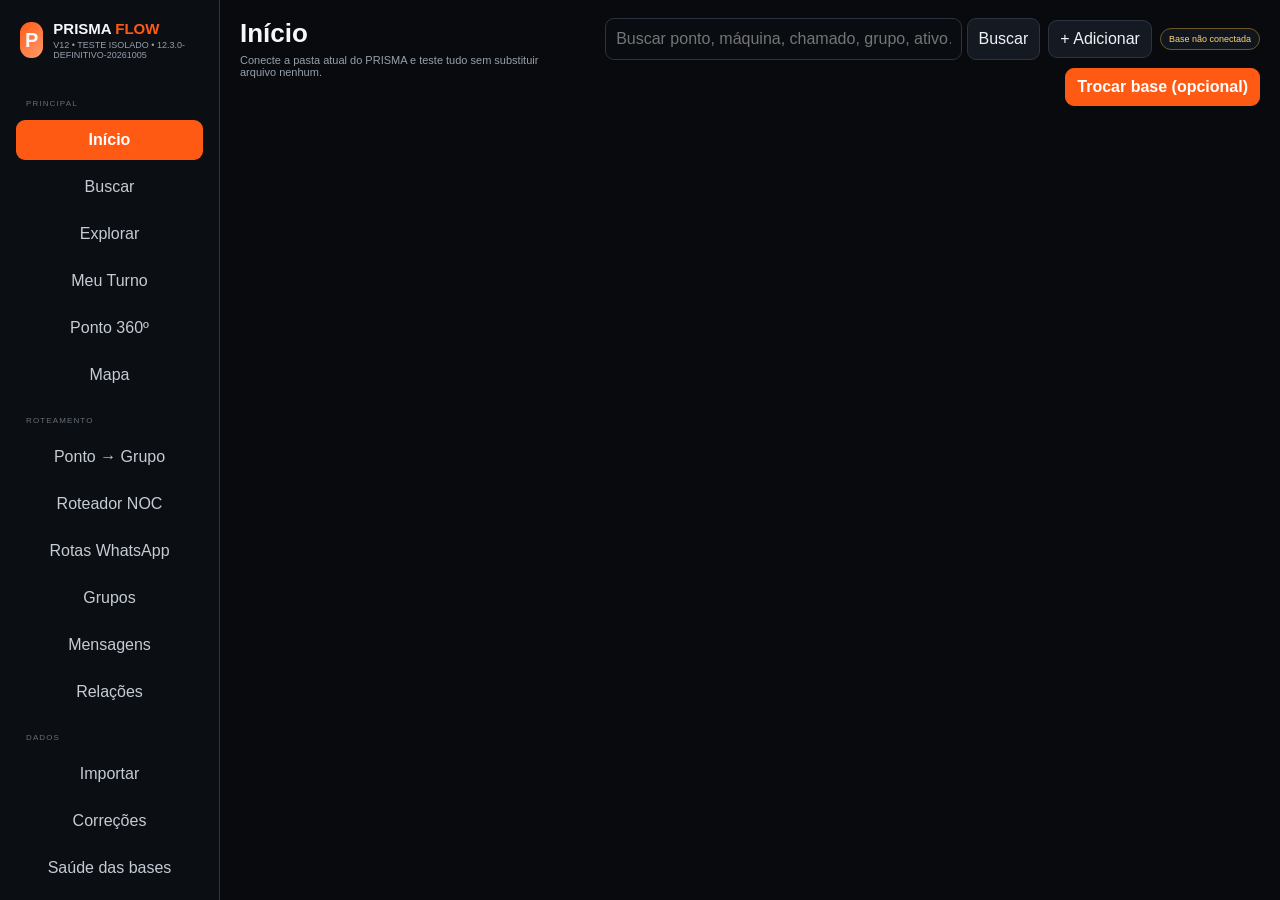
==== index.html @ bf56bbba "release: PRISMA FLOW V12 final direct-open package" ====
<!doctype html>
<html lang="pt-BR">
<head>
  <meta charset="utf-8">
  <meta name="viewport" content="width=device-width,initial-scale=1">
  <title>PRISMA FLOW V12 • TESTE ISOLADO</title>
  <link rel="stylesheet" href="./vendor/leaflet.css">
  <link rel="stylesheet" href="./styles.css?v=12.3.0-DEFINITIVO-20261005">
</head>
<body>
  <div id="bootError" class="boot-error hidden"></div>
  <div class="shell">
    <aside class="sidebar">
      <div class="brand">
        <div class="brand-mark">P</div>
        <div><strong>PRISMA <b>FLOW</b></strong><small>V12 • TESTE ISOLADO • 12.3.0-DEFINITIVO-20261005</small></div>
      </div>

      <div class="nav-section">PRINCIPAL</div>
      <button class="nav active" data-page="home">Início</button>
      <button class="nav" data-page="search">Buscar</button>
      <button class="nav" data-page="explore">Explorar</button>
      <button class="nav" data-page="today">Meu Turno</button>
      <button class="nav" data-page="flow360">Ponto 360º</button>
      <button class="nav" data-page="map">Mapa</button>

      <div class="nav-section">ROTEAMENTO</div>
      <button class="nav" data-page="pointgroup">Ponto → Grupo</button>
      <button class="nav" data-page="router">Roteador NOC</button>
      <button class="nav" data-page="routes">Rotas WhatsApp</button>
      <button class="nav" data-page="groups">Grupos</button>
      <button class="nav" data-page="messages">Mensagens</button>
      <button class="nav" data-page="relations">Relações</button>

      <div class="nav-section">DADOS</div>
      <button class="nav" data-page="imports">Importar</button>
      <button class="nav" data-page="corrections">Correções</button>
      <button class="nav" data-page="health">Saúde das bases</button>
      <button class="nav" data-page="operations">Operações</button>
      <button class="nav" data-page="local">Dados locais</button>
      <button class="nav" data-page="backup">Backup</button>
      <button class="nav" data-page="sources">Fontes</button>

      <div class="side-spacer"></div>
      <div class="safe-box"><b>Modo seguro</b><span>A V12 não altera sua pasta V11.</span></div>
    </aside>

    <main class="main">
      <header class="topbar">
        <div><h1 id="pageTitle">Início</h1><p id="pageSub">Conecte a pasta atual do PRISMA e teste tudo sem substituir arquivo nenhum.</p></div>
        <div class="top-actions">
          <div class="top-search"><input id="topQuickSearch" placeholder="Buscar ponto, máquina, chamado, grupo, ativo…"><button id="topQuickSearchBtn">Buscar</button></div>
          <button id="quickAddBtn">+ Adicionar</button>
          <span id="baseStatus" class="status-pill warn">Base não conectada</span>
          <button id="connectBtn" class="primary">Trocar base (opcional)</button>
          <input id="folderInput" type="file" webkitdirectory multiple hidden>
        </div>
      </header>

      <section id="page-home" class="page active"></section>
      <section id="page-search" class="page"></section>
      <section id="page-explore" class="page"></section>
      <section id="page-today" class="page"></section>
      <section id="page-flow360" class="page"></section>
      <section id="page-map" class="page"></section>
      <section id="page-pointgroup" class="page"></section>
      <section id="page-router" class="page"></section>
      <section id="page-routes" class="page"></section>
      <section id="page-groups" class="page"></section>
      <section id="page-messages" class="page"></section>
      <section id="page-relations" class="page"></section>
      <section id="page-imports" class="page"></section>
      <section id="page-corrections" class="page"></section>
      <section id="page-health" class="page"></section>
      <section id="page-operations" class="page"></section>
      <section id="page-local" class="page"></section>
      <section id="page-backup" class="page"></section>
      <section id="page-sources" class="page"></section>
    </main>
  </div>

  <div id="drawerBack" class="drawer-back hidden">
    <aside id="drawer" class="drawer"><button id="drawerClose" class="icon-btn">✕</button><div id="drawerBody"></div></aside>
  </div>
  <div id="modalBack" class="modal-back hidden"><div id="modal" class="modal"></div></div>
  <div id="toast" class="toast"></div>

  <script src="./vendor/xlsx.full.min.js"></script>
  <script src="./vendor/leaflet.js"></script>

  <script src="./db.js?v=12.3.0-DEFINITIVO-20261005"></script>
  <script src="./legacy.js?v=12.3.0-DEFINITIVO-20261005"></script>
  <script src="./core.js?v=12.3.0-DEFINITIVO-20261005"></script>
  <script src="./auto_loader.js?v=12.3.0-DEFINITIVO-20261005"></script>
  <script src="./importer.js?v=12.3.0-DEFINITIVO-20261005"></script>
  <script src="./map.js?v=12.3.0-DEFINITIVO-20261005"></script>
  <script src="./routes.js?v=12.3.0-DEFINITIVO-20261005"></script>
  <script src="./groups.js?v=12.3.0-DEFINITIVO-20261005"></script>
  <script src="./router_noc.js?v=12.3.0-DEFINITIVO-20261005"></script>
  <script src="./messages.js?v=12.3.0-DEFINITIVO-20261005"></script>
  <script src="./flow.js?v=12.3.0-DEFINITIVO-20261005"></script>
  <script src="./explore.js?v=12.3.0-DEFINITIVO-20261005"></script>
  <script src="./access.js?v=12.3.0-DEFINITIVO-20261005"></script>
  <script src="./app.js?v=12.3.0-DEFINITIVO-20261005"></script>
</body>
</html>
---- vendor/leaflet.css ----
/* required styles */

.leaflet-pane,
.leaflet-tile,
.leaflet-marker-icon,
.leaflet-marker-shadow,
.leaflet-tile-container,
.leaflet-pane > svg,
.leaflet-pane > canvas,
.leaflet-zoom-box,
.leaflet-image-layer,
.leaflet-layer {
	position: absolute;
	left: 0;
	top: 0;
	}
.leaflet-container {
	overflow: hidden;
	}
.leaflet-tile,
.leaflet-marker-icon,
.leaflet-marker-shadow {
	-webkit-user-select: none;
	   -moz-user-select: none;
	        user-select: none;
	  -webkit-user-drag: none;
	}
/* Prevents IE11 from highlighting tiles in blue */
.leaflet-tile::selection {
	background: transparent;
}
/* Safari renders non-retina tile on retina better with this, but Chrome is worse */
.leaflet-safari .leaflet-tile {
	image-rendering: -webkit-optimize-contrast;
	}
/* hack that prevents hw layers "stretching" when loading new tiles */
.leaflet-safari .leaflet-tile-container {
	width: 1600px;
	height: 1600px;
	-webkit-transform-origin: 0 0;
	}
.leaflet-marker-icon,
.leaflet-marker-shadow {
	display: block;
	}
/* .leaflet-container svg: reset svg max-width decleration shipped in Joomla! (joomla.org) 3.x */
/* .leaflet-container img: map is broken in FF if you have max-width: 100% on tiles */
.leaflet-container .leaflet-overlay-pane svg {
	max-width: none !important;
	max-height: none !important;
	}
.leaflet-container .leaflet-marker-pane img,
.leaflet-container .leaflet-shadow-pane img,
.leaflet-container .leaflet-tile-pane img,
.leaflet-container img.leaflet-image-layer,
.leaflet-container .leaflet-tile {
	max-width: none !important;
	max-height: none !important;
	width: auto;
	padding: 0;
	}

.leaflet-container img.leaflet-tile {
	/* See: https://bugs.chromium.org/p/chromium/issues/detail?id=600120 */
	mix-blend-mode: plus-lighter;
}

.leaflet-container.leaflet-touch-zoom {
	-ms-touch-action: pan-x pan-y;
	touch-action: pan-x pan-y;
	}
.leaflet-container.leaflet-touch-drag {
	-ms-touch-action: pinch-zoom;
	/* Fallback for FF which doesn't support pinch-zoom */
	touch-action: none;
	touch-action: pinch-zoom;
}
.leaflet-container.leaflet-touch-drag.leaflet-touch-zoom {
	-ms-touch-action: none;
	touch-action: none;
}
.leaflet-container {
	-webkit-tap-highlight-color: transparent;
}
.leaflet-container a {
	-webkit-tap-highlight-color: rgba(51, 181, 229, 0.4);
}
.leaflet-tile {
	filter: inherit;
	visibility: hidden;
	}
.leaflet-tile-loaded {
	visibility: inherit;
	}
.leaflet-zoom-box {
	width: 0;
	height: 0;
	-moz-box-sizing: border-box;
	     box-sizing: border-box;
	z-index: 800;
	}
/* workaround for https://bugzilla.mozilla.org/show_bug.cgi?id=888319 */
.leaflet-overlay-pane svg {
	-moz-user-select: none;
	}

.leaflet-pane         { z-index: 400; }

.leaflet-tile-pane    { z-index: 200; }
.leaflet-overlay-pane { z-index: 400; }
.leaflet-shadow-pane  { z-index: 500; }
.leaflet-marker-pane  { z-index: 600; }
.leaflet-tooltip-pane   { z-index: 650; }
.leaflet-popup-pane   { z-index: 700; }

.leaflet-map-pane canvas { z-index: 100; }
.leaflet-map-pane svg    { z-index: 200; }

.leaflet-vml-shape {
	width: 1px;
	height: 1px;
	}
.lvml {
	behavior: url(#default#VML);
	display: inline-block;
	position: absolute;
	}


/* control positioning */

.leaflet-control {
	position: relative;
	z-index: 800;
	pointer-events: visiblePainted; /* IE 9-10 doesn't have auto */
	pointer-events: auto;
	}
.leaflet-top,
.leaflet-bottom {
	position: absolute;
	z-index: 1000;
	pointer-events: none;
	}
.leaflet-top {
	top: 0;
	}
.leaflet-right {
	right: 0;
	}
.leaflet-bottom {
	bottom: 0;
	}
.leaflet-left {
	left: 0;
	}
.leaflet-control {
	float: left;
	clear: both;
	}
.leaflet-right .leaflet-control {
	float: right;
	}
.leaflet-top .leaflet-control {
	margin-top: 10px;
	}
.leaflet-bottom .leaflet-control {
	margin-bottom: 10px;
	}
.leaflet-left .leaflet-control {
	margin-left: 10px;
	}
.leaflet-right .leaflet-control {
	margin-right: 10px;
	}


/* zoom and fade animations */

.leaflet-fade-anim .leaflet-popup {
	opacity: 0;
	-webkit-transition: opacity 0.2s linear;
	   -moz-transition: opacity 0.2s linear;
	        transition: opacity 0.2s linear;
	}
.leaflet-fade-anim .leaflet-map-pane .leaflet-popup {
	opacity: 1;
	}
.leaflet-zoom-animated {
	-webkit-transform-origin: 0 0;
	    -ms-transform-origin: 0 0;
	        transform-origin: 0 0;
	}
svg.leaflet-zoom-animated {
	will-change: transform;
}

.leaflet-zoom-anim .leaflet-zoom-animated {
	-webkit-transition: -webkit-transform 0.25s cubic-bezier(0,0,0.25,1);
	   -moz-transition:    -moz-transform 0.25s cubic-bezier(0,0,0.25,1);
	        transition:         transform 0.25s cubic-bezier(0,0,0.25,1);
	}
.leaflet-zoom-anim .leaflet-tile,
.leaflet-pan-anim .leaflet-tile {
	-webkit-transition: none;
	   -moz-transition: none;
	        transition: none;
	}

.leaflet-zoom-anim .leaflet-zoom-hide {
	visibility: hidden;
	}


/* cursors */

.leaflet-interactive {
	cursor: pointer;
	}
.leaflet-grab {
	cursor: -webkit-grab;
	cursor:    -moz-grab;
	cursor:         grab;
	}
.leaflet-crosshair,
.leaflet-crosshair .leaflet-interactive {
	cursor: crosshair;
	}
.leaflet-popup-pane,
.leaflet-control {
	cursor: auto;
	}
.leaflet-dragging .leaflet-grab,
.leaflet-dragging .leaflet-grab .leaflet-interactive,
.leaflet-dragging .leaflet-marker-draggable {
	cursor: move;
	cursor: -webkit-grabbing;
	cursor:    -moz-grabbing;
	cursor:         grabbing;
	}

/* marker & overlays interactivity */
.leaflet-marker-icon,
.leaflet-marker-shadow,
.leaflet-image-layer,
.leaflet-pane > svg path,
.leaflet-tile-container {
	pointer-events: none;
	}

.leaflet-marker-icon.leaflet-interactive,
.leaflet-image-layer.leaflet-interactive,
.leaflet-pane > svg path.leaflet-interactive,
svg.leaflet-image-layer.leaflet-interactive path {
	pointer-events: visiblePainted; /* IE 9-10 doesn't have auto */
	pointer-events: auto;
	}

/* visual tweaks */

.leaflet-container {
	background: #ddd;
	outline-offset: 1px;
	}
.leaflet-container a {
	color: #0078A8;
	}
.leaflet-zoom-box {
	border: 2px dotted #38f;
	background: rgba(255,255,255,0.5);
	}


/* general typography */
.leaflet-container {
	font-family: "Helvetica Neue", Arial, Helvetica, sans-serif;
	font-size: 12px;
	font-size: 0.75rem;
	line-height: 1.5;
	}


/* general toolbar styles */

.leaflet-bar {
	box-shadow: 0 1px 5px rgba(0,0,0,0.65);
	border-radius: 4px;
	}
.leaflet-bar a {
	background-color: #fff;
	border-bottom: 1px solid #ccc;
	width: 26px;
	height: 26px;
	line-height: 26px;
	display: block;
	text-align: center;
	text-decoration: none;
	color: black;
	}
.leaflet-bar a,
.leaflet-control-layers-toggle {
	background-position: 50% 50%;
	background-repeat: no-repeat;
	display: block;
	}
.leaflet-bar a:hover,
.leaflet-bar a:focus {
	background-color: #f4f4f4;
	}
.leaflet-bar a:first-child {
	border-top-left-radius: 4px;
	border-top-right-radius: 4px;
	}
.leaflet-bar a:last-child {
	border-bottom-left-radius: 4px;
	border-bottom-right-radius: 4px;
	border-bottom: none;
	}
.leaflet-bar a.leaflet-disabled {
	cursor: default;
	background-color: #f4f4f4;
	color: #bbb;
	}

.leaflet-touch .leaflet-bar a {
	width: 30px;
	height: 30px;
	line-height: 30px;
	}
.leaflet-touch .leaflet-bar a:first-child {
	border-top-left-radius: 2px;
	border-top-right-radius: 2px;
	}
.leaflet-touch .leaflet-bar a:last-child {
	border-bottom-left-radius: 2px;
	border-bottom-right-radius: 2px;
	}

/* zoom control */

.leaflet-control-zoom-in,
.leaflet-control-zoom-out {
	font: bold 18px 'Lucida Console', Monaco, monospace;
	text-indent: 1px;
	}

.leaflet-touch .leaflet-control-zoom-in, .leaflet-touch .leaflet-control-zoom-out  {
	font-size: 22px;
	}


/* layers control */

.leaflet-control-layers {
	box-shadow: 0 1px 5px rgba(0,0,0,0.4);
	background: #fff;
	border-radius: 5px;
	}
.leaflet-control-layers-toggle {
	background-image: url(images/layers.png);
	width: 36px;
	height: 36px;
	}
.leaflet-retina .leaflet-control-layers-toggle {
	background-image: url(images/layers-2x.png);
	background-size: 26px 26px;
	}
.leaflet-touch .leaflet-control-layers-toggle {
	width: 44px;
	height: 44px;
	}
.leaflet-control-layers .leaflet-control-layers-list,
.leaflet-control-layers-expanded .leaflet-control-layers-toggle {
	display: none;
	}
.leaflet-control-layers-expanded .leaflet-control-layers-list {
	display: block;
	position: relative;
	}
.leaflet-control-layers-expanded {
	padding: 6px 10px 6px 6px;
	color: #333;
	background: #fff;
	}
.leaflet-control-layers-scrollbar {
	overflow-y: scroll;
	overflow-x: hidden;
	padding-right: 5px;
	}
.leaflet-control-layers-selector {
	margin-top: 2px;
	position: relative;
	top: 1px;
	}
.leaflet-control-layers label {
	display: block;
	font-size: 13px;
	font-size: 1.08333em;
	}
.leaflet-control-layers-separator {
	height: 0;
	border-top: 1px solid #ddd;
	margin: 5px -10px 5px -6px;
	}

/* Default icon URLs */
.leaflet-default-icon-path { /* used only in path-guessing heuristic, see L.Icon.Default */
	background-image: url(images/marker-icon.png);
	}


/* attribution and scale controls */

.leaflet-container .leaflet-control-attribution {
	background: #fff;
	background: rgba(255, 255, 255, 0.8);
	margin: 0;
	}
.leaflet-control-attribution,
.leaflet-control-scale-line {
	padding: 0 5px;
	color: #333;
	line-height: 1.4;
	}
.leaflet-control-attribution a {
	text-decoration: none;
	}
.leaflet-control-attribution a:hover,
.leaflet-control-attribution a:focus {
	text-decoration: underline;
	}
.leaflet-attribution-flag {
	display: inline !important;
	vertical-align: baseline !important;
	width: 1em;
	height: 0.6669em;
	}
.leaflet-left .leaflet-control-scale {
	margin-left: 5px;
	}
.leaflet-bottom .leaflet-control-scale {
	margin-bottom: 5px;
	}
.leaflet-control-scale-line {
	border: 2px solid #777;
	border-top: none;
	line-height: 1.1;
	padding: 2px 5px 1px;
	white-space: nowrap;
	-moz-box-sizing: border-box;
	     box-sizing: border-box;
	background: rgba(255, 255, 255, 0.8);
	text-shadow: 1px 1px #fff;
	}
.leaflet-control-scale-line:not(:first-child) {
	border-top: 2px solid #777;
	border-bottom: none;
	margin-top: -2px;
	}
.leaflet-control-scale-line:not(:first-child):not(:last-child) {
	border-bottom: 2px solid #777;
	}

.leaflet-touch .leaflet-control-attribution,
.leaflet-touch .leaflet-control-layers,
.leaflet-touch .leaflet-bar {
	box-shadow: none;
	}
.leaflet-touch .leaflet-control-layers,
.leaflet-touch .leaflet-bar {
	border: 2px solid rgba(0,0,0,0.2);
	background-clip: padding-box;
	}


/* popup */

.leaflet-popup {
	position: absolute;
	text-align: center;
	margin-bottom: 20px;
	}
.leaflet-popup-content-wrapper {
	padding: 1px;
	text-align: left;
	border-radius: 12px;
	}
.leaflet-popup-content {
	margin: 13px 24px 13px 20px;
	line-height: 1.3;
	font-size: 13px;
	font-size: 1.08333em;
	min-height: 1px;
	}
.leaflet-popup-content p {
	margin: 17px 0;
	margin: 1.3em 0;
	}
.leaflet-popup-tip-container {
	width: 40px;
	height: 20px;
	position: absolute;
	left: 50%;
	margin-top: -1px;
	margin-left: -20px;
	overflow: hidden;
	pointer-events: none;
	}
.leaflet-popup-tip {
	width: 17px;
	height: 17px;
	padding: 1px;

	margin: -10px auto 0;
	pointer-events: auto;

	-webkit-transform: rotate(45deg);
	   -moz-transform: rotate(45deg);
	    -ms-transform: rotate(45deg);
	        transform: rotate(45deg);
	}
.leaflet-popup-content-wrapper,
.leaflet-popup-tip {
	background: white;
	color: #333;
	box-shadow: 0 3px 14px rgba(0,0,0,0.4);
	}
.leaflet-container a.leaflet-popup-close-button {
	position: absolute;
	top: 0;
	right: 0;
	border: none;
	text-align: center;
	width: 24px;
	height: 24px;
	font: 16px/24px Tahoma, Verdana, sans-serif;
	color: #757575;
	text-decoration: none;
	background: transparent;
	}
.leaflet-container a.leaflet-popup-close-button:hover,
.leaflet-container a.leaflet-popup-close-button:focus {
	color: #585858;
	}
.leaflet-popup-scrolled {
	overflow: auto;
	}

.leaflet-oldie .leaflet-popup-content-wrapper {
	-ms-zoom: 1;
	}
.leaflet-oldie .leaflet-popup-tip {
	width: 24px;
	margin: 0 auto;

	-ms-filter: "progid:DXImageTransform.Microsoft.Matrix(M11=0.70710678, M12=0.70710678, M21=-0.70710678, M22=0.70710678)";
	filter: progid:DXImageTransform.Microsoft.Matrix(M11=0.70710678, M12=0.70710678, M21=-0.70710678, M22=0.70710678);
	}

.leaflet-oldie .leaflet-control-zoom,
.leaflet-oldie .leaflet-control-layers,
.leaflet-oldie .leaflet-popup-content-wrapper,
.leaflet-oldie .leaflet-popup-tip {
	border: 1px solid #999;
	}


/* div icon */

.leaflet-div-icon {
	background: #fff;
	border: 1px solid #666;
	}


/* Tooltip */
/* Base styles for the element that has a tooltip */
.leaflet-tooltip {
	position: absolute;
	padding: 6px;
	background-color: #fff;
	border: 1px solid #fff;
	border-radius: 3px;
	color: #222;
	white-space: nowrap;
	-webkit-user-select: none;
	-moz-user-select: none;
	-ms-user-select: none;
	user-select: none;
	pointer-events: none;
	box-shadow: 0 1px 3px rgba(0,0,0,0.4);
	}
.leaflet-tooltip.leaflet-interactive {
	cursor: pointer;
	pointer-events: auto;
	}
.leaflet-tooltip-top:before,
.leaflet-tooltip-bottom:before,
.leaflet-tooltip-left:before,
.leaflet-tooltip-right:before {
	position: absolute;
	pointer-events: none;
	border: 6px solid transparent;
	background: transparent;
	content: "";
	}

/* Directions */

.leaflet-tooltip-bottom {
	margin-top: 6px;
}
.leaflet-tooltip-top {
	margin-top: -6px;
}
.leaflet-tooltip-bottom:before,
.leaflet-tooltip-top:before {
	left: 50%;
	margin-left: -6px;
	}
.leaflet-tooltip-top:before {
	bottom: 0;
	margin-bottom: -12px;
	border-top-color: #fff;
	}
.leaflet-tooltip-bottom:before {
	top: 0;
	margin-top: -12px;
	margin-left: -6px;
	border-bottom-color: #fff;
	}
.leaflet-tooltip-left {
	margin-left: -6px;
}
.leaflet-tooltip-right {
	margin-left: 6px;
}
.leaflet-tooltip-left:before,
.leaflet-tooltip-right:before {
	top: 50%;
	margin-top: -6px;
	}
.leaflet-tooltip-left:before {
	right: 0;
	margin-right: -12px;
	border-left-color: #fff;
	}
.leaflet-tooltip-right:before {
	left: 0;
	margin-left: -12px;
	border-right-color: #fff;
	}

/* Printing */

@media print {
	/* Prevent printers from removing background-images of controls. */
	.leaflet-control {
		-webkit-print-color-adjust: exact;
		print-color-adjust: exact;
		}
	}
---- styles.css ----
:root{
  --bg:#080a0d;--panel:#10141a;--panel2:#161b22;--panel3:#1d2430;--line:#2b3440;
  --text:#f5f7fa;--muted:#96a0ad;--orange:#ff5a13;--orange2:#ff7b40;
  --green:#40d88a;--yellow:#ffc857;--red:#ff6b74;--blue:#72b8ff;--purple:#b794f6;
  --shadow:0 18px 45px rgba(0,0,0,.35);--radius:14px
}
*{box-sizing:border-box}
html,body{margin:0;min-height:100%;background:var(--bg);color:var(--text);font-family:Inter,Segoe UI,Arial,sans-serif}
button,input,select,textarea{font:inherit}
button{cursor:pointer}
.shell{display:grid;grid-template-columns:220px 1fr;min-height:100vh}
.sidebar{position:sticky;top:0;height:100vh;background:#0b0e12;border-right:1px solid var(--line);padding:16px;display:flex;flex-direction:column;gap:7px}
.brand{display:flex;align-items:center;gap:10px;padding:4px 4px 18px}
.brand-mark{width:36px;height:36px;border-radius:11px;display:grid;place-items:center;background:linear-gradient(135deg,var(--orange),#ff9c6c);font-weight:900;font-size:20px}
.brand strong{font-size:15px}.brand b{color:var(--orange)}.brand small{display:block;color:var(--muted);font-size:9px;margin-top:2px}
.nav{width:100%;border:1px solid transparent;background:transparent;color:#c5ccd5;text-align:left;border-radius:9px;padding:10px 11px}
.nav:hover{background:#141922}.nav.active{background:var(--orange);color:#fff;font-weight:800}
.side-spacer{flex:1}
.safe-box{border:1px solid #245b43;background:#0d1a15;border-radius:10px;padding:10px}
.safe-box b{display:block;color:#77e4af;font-size:10px}.safe-box span{display:block;color:#9ab7aa;font-size:9px;line-height:1.45;margin-top:4px}
.main{min-width:0;padding:18px 20px 40px}
.topbar{display:flex;justify-content:space-between;gap:18px;align-items:flex-start;margin-bottom:16px}
.topbar h1{margin:0;font-size:26px}.topbar p{margin:5px 0 0;color:var(--muted);font-size:11px}
.top-actions{display:flex;align-items:center;gap:8px;flex-wrap:wrap;justify-content:flex-end}
button,.btn{border:1px solid var(--line);background:#151a22;color:#eef2f6;border-radius:9px;padding:9px 11px;text-decoration:none;display:inline-flex;align-items:center;justify-content:center;gap:6px}
button:hover,.btn:hover{border-color:#566273}
button.primary,.btn.primary{background:var(--orange);border-color:var(--orange);color:white;font-weight:800}
button.danger{border-color:#6b3036;color:#ff9ca2;background:#1b0e10}
.status-pill,.chip{display:inline-flex;align-items:center;border:1px solid var(--line);border-radius:999px;padding:5px 8px;font-size:9px;color:#cbd2da;background:#11161d}
.status-pill.ok,.chip.ok{border-color:#29694b;color:#7ee7b4}.status-pill.warn,.chip.warn{border-color:#6d5726;color:#ffd478}.chip.bad{border-color:#75353b;color:#ff9ba1}.chip.blue{border-color:#315d7a;color:#9bd4ff}.chip.orange{border-color:#6d351f;color:#ff9f75}
.page{display:none}.page.active{display:block}
.card{border:1px solid var(--line);background:var(--panel);border-radius:var(--radius);box-shadow:var(--shadow)}
.card-head{padding:12px 14px;border-bottom:1px solid var(--line);display:flex;justify-content:space-between;gap:10px;align-items:center}
.card-head h3{margin:0;font-size:13px}.card-head small{color:var(--muted)}
.card-body{padding:14px}
.hero{padding:18px;background:linear-gradient(180deg,#16110e,#0f1217);border:1px solid #60311d;border-radius:var(--radius);margin-bottom:12px}
.hero h2{margin:0;font-size:22px}.hero h2 b{color:var(--orange)}.hero p{margin:6px 0 0;color:#adb5bf;font-size:11px;line-height:1.5}
.grid2{display:grid;grid-template-columns:repeat(2,minmax(0,1fr));gap:12px}.grid3{display:grid;grid-template-columns:repeat(3,minmax(0,1fr));gap:12px}.grid4{display:grid;grid-template-columns:repeat(4,minmax(0,1fr));gap:10px}
.stat{padding:14px}.stat b{display:block;font-size:23px}.stat span{display:block;color:var(--muted);font-size:10px;margin-top:3px}
.actions{display:flex;gap:7px;flex-wrap:wrap;align-items:center}
input,select,textarea{width:100%;background:#090c10;color:var(--text);border:1px solid var(--line);border-radius:9px;outline:none}
input,select{height:42px;padding:0 10px}textarea{padding:10px;min-height:110px;resize:vertical}
input:focus,select:focus,textarea:focus{border-color:var(--orange);box-shadow:0 0 0 3px rgba(255,90,19,.1)}
.search-shell{position:sticky;top:8px;z-index:40;padding:12px;margin-bottom:12px}
.search-row{display:grid;grid-template-columns:minmax(260px,1fr) 150px 110px;gap:8px}
.search-row input{font-size:15px}
.result-section{margin-top:10px}.result-list{display:flex;flex-direction:column;gap:7px;padding:10px}
.result{display:grid;grid-template-columns:minmax(0,1fr) auto;gap:10px;border:1px solid var(--line);background:#0d1117;border-radius:10px;padding:10px}
.result strong{font-size:12px}.result small{display:block;color:var(--muted);font-size:9px;margin-top:3px;line-height:1.45}
.result .meta{display:flex;gap:5px;flex-wrap:wrap;margin-top:7px}
.empty{padding:24px;text-align:center;color:var(--muted);font-size:11px}
.drawer-back,.modal-back{position:fixed;inset:0;background:rgba(0,0,0,.62);z-index:900}
.drawer-back.hidden,.modal-back.hidden,.hidden{display:none!important}
.drawer{position:absolute;right:0;top:0;bottom:0;width:min(760px,94vw);background:#0c1015;border-left:1px solid var(--line);overflow:auto;padding:22px}
.icon-btn{position:sticky;top:0;float:right;z-index:2;padding:7px 10px}
.drawer h2{margin:0 40px 5px 0}.drawer .sub{color:var(--muted);font-size:10px}
.field-grid{display:grid;grid-template-columns:repeat(2,minmax(0,1fr));gap:8px;margin-top:10px}
.field{border:1px solid var(--line);background:#10151c;border-radius:9px;padding:9px}.field label{display:block;color:#77818d;font-size:8px;text-transform:uppercase;letter-spacing:.08em}.field div{margin-top:4px;font-size:11px;word-break:break-word}
.section-title{margin:18px 0 7px;color:#ff9868;font-size:10px;text-transform:uppercase;letter-spacing:.08em}
.modal{position:absolute;left:50%;top:50%;transform:translate(-50%,-50%);width:min(720px,94vw);max-height:88vh;overflow:auto;background:#0e1319;border:1px solid var(--line);border-radius:15px;padding:18px;box-shadow:var(--shadow)}
.toast{position:fixed;right:18px;bottom:18px;z-index:1200;background:#171d25;border:1px solid var(--line);border-radius:9px;padding:10px 12px;opacity:0;transform:translateY(10px);pointer-events:none;transition:.18s;font-size:10px}
.toast.show{opacity:1;transform:none}
.import-drop{border:1px dashed #4b5664;background:#0b0f14;border-radius:12px;padding:22px;text-align:center}
.mapping-table{width:100%;border-collapse:collapse;font-size:10px}.mapping-table th,.mapping-table td{border-bottom:1px solid var(--line);padding:8px;text-align:left;vertical-align:middle}.mapping-table th{color:#8b95a1}
.audit-row{border:1px solid var(--line);background:#0d1117;border-radius:9px;padding:9px;margin-bottom:7px}.audit-row small{display:block;color:var(--muted);font-size:9px;margin-top:4px}
.map-wrap{height:calc(100vh - 150px);min-height:520px;border:1px solid var(--line);border-radius:12px;overflow:hidden;background:#0b0f14}
#mapCanvas{width:100%;height:100%}.map-toolbar{display:flex;gap:8px;align-items:center;margin-bottom:9px;flex-wrap:wrap}.map-toolbar input{max-width:390px}
.boot-error{position:fixed;inset:10px;z-index:3000;background:#2a1114;border:1px solid #7f333b;padding:16px;border-radius:12px;color:#ffc1c5}
.source-row{display:flex;justify-content:space-between;gap:10px;align-items:center;border:1px solid var(--line);border-radius:9px;padding:10px;margin-bottom:7px}
.source-row small{display:block;color:var(--muted);margin-top:3px;font-size:9px}
.kbd{font-family:Consolas,monospace;border:1px solid var(--line);background:#090c10;border-radius:5px;padding:2px 5px;font-size:9px}
@media(max-width:900px){.shell{grid-template-columns:1fr}.sidebar{position:relative;height:auto;display:grid;grid-template-columns:repeat(3,1fr)}.brand,.safe-box,.side-spacer{grid-column:1/-1}.topbar{flex-direction:column}.top-actions{justify-content:flex-start}.grid2,.grid3,.grid4,.field-grid{grid-template-columns:1fr}.search-row{grid-template-columns:1fr}.map-wrap{height:65vh}}

.route-center{display:grid;grid-template-columns:minmax(0,1fr) 280px minmax(0,1fr);gap:12px;align-items:start;margin-top:12px}
.route-selected{border-color:#6a341d}
.route-list{display:flex;flex-direction:column;gap:7px}
.route-row{width:100%;display:flex;justify-content:space-between;gap:12px;align-items:center;text-align:left;background:#101419;border:1px solid #2e343c;border-radius:10px;padding:10px}
.route-row:hover{border-color:#ff5a13}
.route-row span:first-child{min-width:0}
.route-row b{display:block;font-size:11px;white-space:nowrap;overflow:hidden;text-overflow:ellipsis}
.route-row small{display:block;color:var(--muted);font-size:8.5px;margin-top:3px;line-height:1.35}
.route-row>span:last-child{text-align:right;flex:0 0 auto}
@media(max-width:1100px){.route-center{grid-template-columns:1fr}.route-selected{order:-1}}

/* V12 restored operational modules */
.nav-section{font-size:8px;letter-spacing:.14em;color:#666f79;margin:14px 10px 5px;text-transform:uppercase}
.muted{color:var(--muted);font-size:10px;line-height:1.45}
.tabs{display:flex;gap:6px;flex-wrap:wrap;margin:10px 0 12px}
.tabs button.active{background:var(--orange);border-color:var(--orange);color:#fff}
.group-grid{display:grid;grid-template-columns:repeat(2,minmax(0,1fr));gap:8px;margin-top:12px}
.group-card,.relation-row,.timeline-row{width:100%;display:flex;justify-content:space-between;gap:12px;align-items:flex-start;text-align:left;background:#0e1217;border:1px solid #2b3139;border-radius:9px;padding:9px 10px}
.group-card:hover,.relation-row:hover,.timeline-row:hover{border-color:#ff5a13}
.group-card b,.relation-row b{display:block;font-size:10.5px}
.group-card small,.relation-row small{display:block;color:var(--muted);font-size:8.5px;margin-top:3px;line-height:1.35}
.timeline{display:flex;flex-direction:column;gap:7px}
.timeline-row{display:block}
.timeline-row .meta{font-size:8px;color:#7e8792;margin-bottom:5px}
.timeline-row>div:last-child{font-size:10px;line-height:1.45;white-space:pre-wrap}
.message-grid{display:grid;grid-template-columns:minmax(0,1.05fr) minmax(360px,.95fr);gap:12px}
.form-grid{display:grid;grid-template-columns:1fr 1fr;gap:9px}
.form-grid .full{grid-column:1/-1}
.form-grid label{font-size:9px;color:#aeb5bd}
.form-grid input,.form-grid select,.form-grid textarea{width:100%;margin-top:4px}
.relative{position:relative}
.suggest{display:none;position:absolute;z-index:100;left:0;right:0;top:100%;max-height:300px;overflow:auto;background:#0d1014;border:1px solid #3a414a;border-radius:8px;box-shadow:0 18px 50px #000}
.suggest.open{display:block}
.suggest button{width:100%;display:block;text-align:left;border:0;border-bottom:1px solid #242a31;border-radius:0;background:#0d1014;padding:8px}
.suggest button b,.suggest button small{display:block}
.suggest button small{font-size:8px;color:var(--muted);margin-top:2px}
.context-box{border:1px solid #30363e;background:#0d1014;border-radius:8px;padding:9px;margin-top:10px}
.context-box b,.context-box small{display:block}.context-box small{color:var(--muted);font-size:8.5px;margin-top:3px}
.task-list{display:flex;flex-direction:column;gap:8px}
.task-card{border:1px solid #2d333b;background:#0d1014;border-radius:10px;padding:10px;display:flex;justify-content:space-between;gap:12px;align-items:center}
.task-card b,.task-card small{display:block}.task-card small{color:var(--muted);font-size:8.5px;margin-top:4px}
.task-meta{display:flex;gap:5px;flex-wrap:wrap;margin-bottom:5px}
.flow360-head{display:flex;justify-content:space-between;align-items:flex-start;gap:14px}
.flow360-head h2{margin:3px 0;font-size:23px}.flow360-head p{margin:0}
.mini-stat{border:1px solid #30363e;background:#0d1014;border-radius:8px;padding:9px;text-align:center}
.mini-stat b,.mini-stat span{display:block}.mini-stat b{font-size:16px}.mini-stat span{font-size:8px;color:var(--muted);margin-top:2px}
.relation-grid{display:grid;grid-template-columns:repeat(2,minmax(0,1fr));gap:12px}
.route-warn{border:1px solid #30363e;border-radius:8px;padding:8px;margin-top:9px;font-size:9px;line-height:1.4}
.route-warn.ok{border-color:#2d7046;background:#10241a}.route-warn.warn{border-color:#806420;background:#2a220d}.route-warn.danger{border-color:#7d3131;background:#2a1010}
.route-flow{display:grid;grid-template-columns:1fr auto 1fr auto 1fr;gap:8px;align-items:center;margin-top:12px}
.route-flow>div{border:1px solid #30363e;background:#0d1014;border-radius:9px;padding:10px}.route-flow b,.route-flow span{display:block}.route-flow span{font-size:9px;color:var(--muted);margin-top:3px}
.router-reasons{font-size:9px;line-height:1.5;padding-left:18px}
.chip.danger{border-color:#7d3131;color:#ff9c9c;background:#251010}
body.newbie .newbie-only{display:block}.newbie-only{display:none}
@media(max-width:1100px){.message-grid,.relation-grid,.group-grid{grid-template-columns:1fr}.flow360-head{flex-direction:column}.route-flow{grid-template-columns:1fr}.route-flow>b{display:none}}

.ops-grid{display:grid;grid-template-columns:repeat(5,minmax(0,1fr));gap:8px;margin:0 0 12px}
.op-card{display:block;text-decoration:none;color:#fff;border:1px solid #2c3239;background:#0e1217;border-radius:10px;padding:12px}
.op-card:hover{border-color:#ff5a13}
.op-card b,.op-card span{display:block}.op-card span{font-size:8.5px;color:var(--muted);margin-top:3px}
.tablewrap{overflow:auto}
.tablewrap table{width:100%;border-collapse:collapse;font-size:9px}
.tablewrap th,.tablewrap td{padding:8px;border-bottom:1px solid #252b32;text-align:left;vertical-align:top}
.tablewrap th{color:#8d959e;font-size:8px;text-transform:uppercase;letter-spacing:.06em;position:sticky;top:0;background:#101419}
@media(max-width:1100px){.ops-grid{grid-template-columns:repeat(2,minmax(0,1fr))}}

.sidebar{overflow-y:auto;overflow-x:hidden}
.media-grid{display:grid;grid-template-columns:repeat(3,minmax(0,1fr));gap:8px}
.media-card{border:1px solid #2d333b;background:#0d1014;border-radius:9px;padding:6px;overflow:hidden}
.media-card img,.media-card video{display:block;width:100%;max-height:260px;object-fit:contain;background:#06080a;border-radius:6px}
.media-card small{display:block;color:var(--muted);font-size:8px;margin-top:5px;word-break:break-all}
@media(max-width:1100px){.media-grid{grid-template-columns:repeat(2,minmax(0,1fr))}}
@media(max-width:700px){.media-grid{grid-template-columns:1fr}}

.route-row{display:flex;gap:7px;align-items:stretch}
.route-main{flex:1;border:0;background:transparent;padding:0;display:flex;justify-content:space-between;gap:10px;align-items:center;text-align:left;color:inherit;min-width:0}
.route-main:hover{background:transparent}
.route-actions{display:flex;gap:4px;align-items:center;flex-wrap:wrap;justify-content:flex-end}
.route-actions button{padding:5px 7px;font-size:8px}
.route-filterbar{display:grid;grid-template-columns:minmax(220px,1fr) 175px 190px auto;gap:8px}
.route-proof{border:1px solid #2d333b;background:#0d1014;border-radius:10px;padding:9px;margin-bottom:8px}
.route-proof-head{display:grid;grid-template-columns:1fr auto 1fr;gap:7px;align-items:center;margin-bottom:8px}
.route-proof-head small{grid-column:1/-1;color:var(--muted);font-size:8px}
@media(max-width:1000px){.route-filterbar{grid-template-columns:1fr 1fr}.route-proof-head{grid-template-columns:1fr}.route-proof-head>span{display:none}}
@media(max-width:650px){.route-filterbar{grid-template-columns:1fr}.route-row{flex-direction:column}.route-actions{justify-content:flex-start}}

.top-search{display:flex;gap:5px;min-width:min(470px,34vw)}
.top-search input{min-width:0;flex:1}
.quick-add-grid{display:grid;grid-template-columns:1fr 1fr;gap:8px}
.quick-add-grid button{text-align:left;padding:12px}
.quick-add-grid b,.quick-add-grid small{display:block}
.quick-add-grid small{color:var(--muted);font-size:8.5px;margin-top:3px}
@media(max-width:1200px){.top-search{min-width:260px}.topbar{align-items:flex-start}.top-actions{flex-wrap:wrap;justify-content:flex-end}}
@media(max-width:800px){.top-search{width:100%;min-width:0}.quick-add-grid{grid-template-columns:1fr}}

.map-view-label{display:flex;align-items:center;gap:6px;font-size:8.5px;color:var(--muted);white-space:nowrap}
.map-view-label select{min-width:110px}
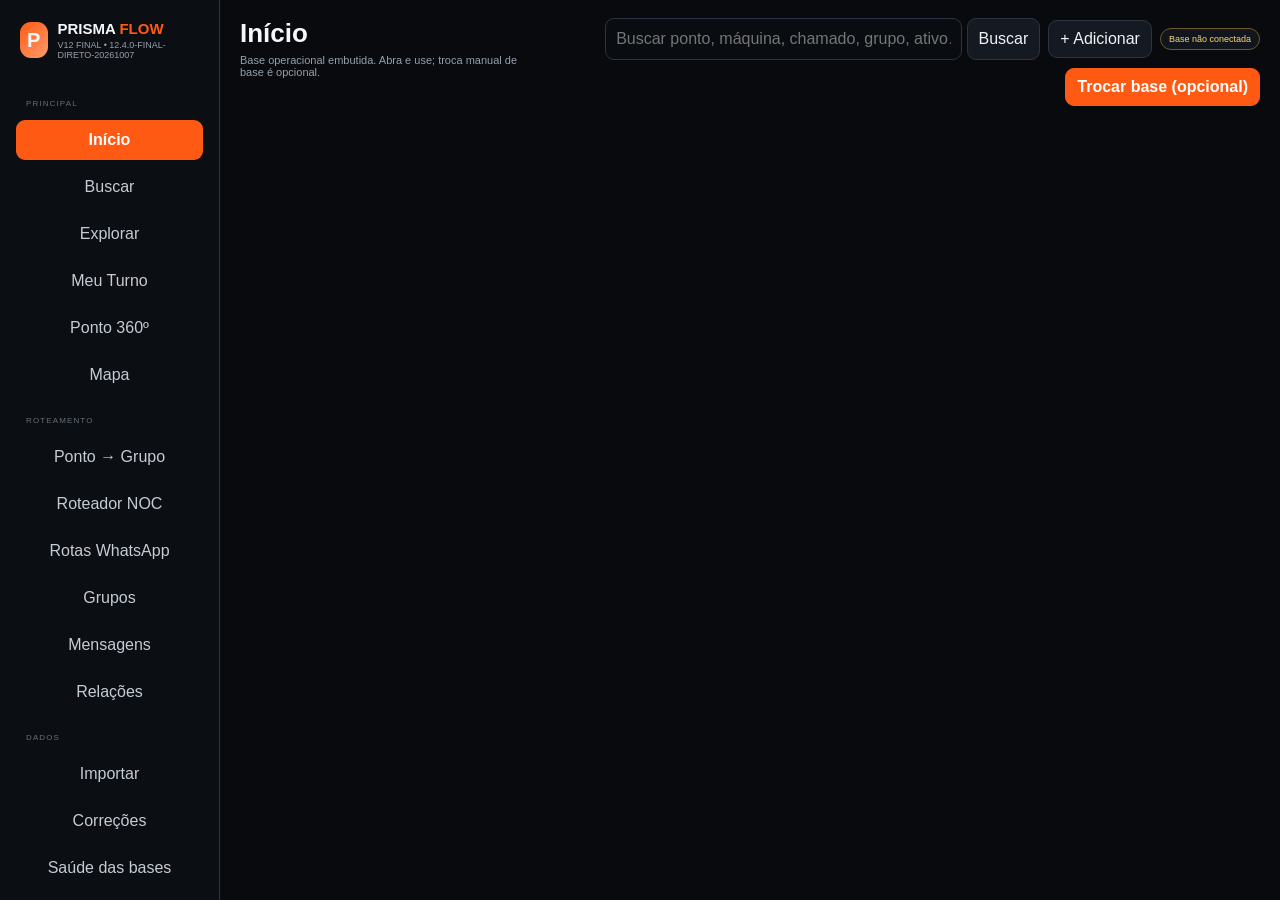
==== commit 338806bc: "release(final): brand direct-open build and remove test wording" ====
--- a/index.html
+++ b/index.html
@@ -3,9 +3,9 @@
 <head>
   <meta charset="utf-8">
   <meta name="viewport" content="width=device-width,initial-scale=1">
-  <title>PRISMA FLOW V12 • TESTE ISOLADO</title>
+  <title>PRISMA FLOW V12 DEFINITIVO</title>
   <link rel="stylesheet" href="./vendor/leaflet.css">
-  <link rel="stylesheet" href="./styles.css?v=12.3.0-DEFINITIVO-20261005">
+  <link rel="stylesheet" href="./styles.css?v=12.4.0-FINAL-DIRETO-20261007">
 </head>
 <body>
   <div id="bootError" class="boot-error hidden"></div>
@@ -13,7 +13,7 @@
     <aside class="sidebar">
       <div class="brand">
         <div class="brand-mark">P</div>
-        <div><strong>PRISMA <b>FLOW</b></strong><small>V12 • TESTE ISOLADO • 12.3.0-DEFINITIVO-20261005</small></div>
+        <div><strong>PRISMA <b>FLOW</b></strong><small>V12 FINAL • 12.4.0-FINAL-DIRETO-20261007</small></div>
       </div>
 
       <div class="nav-section">PRINCIPAL</div>
@@ -42,12 +42,12 @@
       <button class="nav" data-page="sources">Fontes</button>
 
       <div class="side-spacer"></div>
-      <div class="safe-box"><b>Modo seguro</b><span>A V12 não altera sua pasta V11.</span></div>
+      <div class="safe-box"><b>Modo seguro</b><span>Base principal embutida; alterações operacionais ficam isoladas na V12.</span></div>
     </aside>
 
     <main class="main">
       <header class="topbar">
-        <div><h1 id="pageTitle">Início</h1><p id="pageSub">Conecte a pasta atual do PRISMA e teste tudo sem substituir arquivo nenhum.</p></div>
+        <div><h1 id="pageTitle">Início</h1><p id="pageSub">Base operacional embutida. Abra e use; troca manual de base é opcional.</p></div>
         <div class="top-actions">
           <div class="top-search"><input id="topQuickSearch" placeholder="Buscar ponto, máquina, chamado, grupo, ativo…"><button id="topQuickSearchBtn">Buscar</button></div>
           <button id="quickAddBtn">+ Adicionar</button>
@@ -88,19 +88,19 @@
   <script src="./vendor/xlsx.full.min.js"></script>
   <script src="./vendor/leaflet.js"></script>
 
-  <script src="./db.js?v=12.3.0-DEFINITIVO-20261005"></script>
-  <script src="./legacy.js?v=12.3.0-DEFINITIVO-20261005"></script>
-  <script src="./core.js?v=12.3.0-DEFINITIVO-20261005"></script>
-  <script src="./auto_loader.js?v=12.3.0-DEFINITIVO-20261005"></script>
-  <script src="./importer.js?v=12.3.0-DEFINITIVO-20261005"></script>
-  <script src="./map.js?v=12.3.0-DEFINITIVO-20261005"></script>
-  <script src="./routes.js?v=12.3.0-DEFINITIVO-20261005"></script>
-  <script src="./groups.js?v=12.3.0-DEFINITIVO-20261005"></script>
-  <script src="./router_noc.js?v=12.3.0-DEFINITIVO-20261005"></script>
-  <script src="./messages.js?v=12.3.0-DEFINITIVO-20261005"></script>
-  <script src="./flow.js?v=12.3.0-DEFINITIVO-20261005"></script>
-  <script src="./explore.js?v=12.3.0-DEFINITIVO-20261005"></script>
-  <script src="./access.js?v=12.3.0-DEFINITIVO-20261005"></script>
-  <script src="./app.js?v=12.3.0-DEFINITIVO-20261005"></script>
+  <script src="./db.js?v=12.4.0-FINAL-DIRETO-20261007"></script>
+  <script src="./legacy.js?v=12.4.0-FINAL-DIRETO-20261007"></script>
+  <script src="./core.js?v=12.4.0-FINAL-DIRETO-20261007"></script>
+  <script src="./auto_loader.js?v=12.4.0-FINAL-DIRETO-20261007"></script>
+  <script src="./importer.js?v=12.4.0-FINAL-DIRETO-20261007"></script>
+  <script src="./map.js?v=12.4.0-FINAL-DIRETO-20261007"></script>
+  <script src="./routes.js?v=12.4.0-FINAL-DIRETO-20261007"></script>
+  <script src="./groups.js?v=12.4.0-FINAL-DIRETO-20261007"></script>
+  <script src="./router_noc.js?v=12.4.0-FINAL-DIRETO-20261007"></script>
+  <script src="./messages.js?v=12.4.0-FINAL-DIRETO-20261007"></script>
+  <script src="./flow.js?v=12.4.0-FINAL-DIRETO-20261007"></script>
+  <script src="./explore.js?v=12.4.0-FINAL-DIRETO-20261007"></script>
+  <script src="./access.js?v=12.4.0-FINAL-DIRETO-20261007"></script>
+  <script src="./app.js?v=12.4.0-FINAL-DIRETO-20261007"></script>
 </body>
 </html>
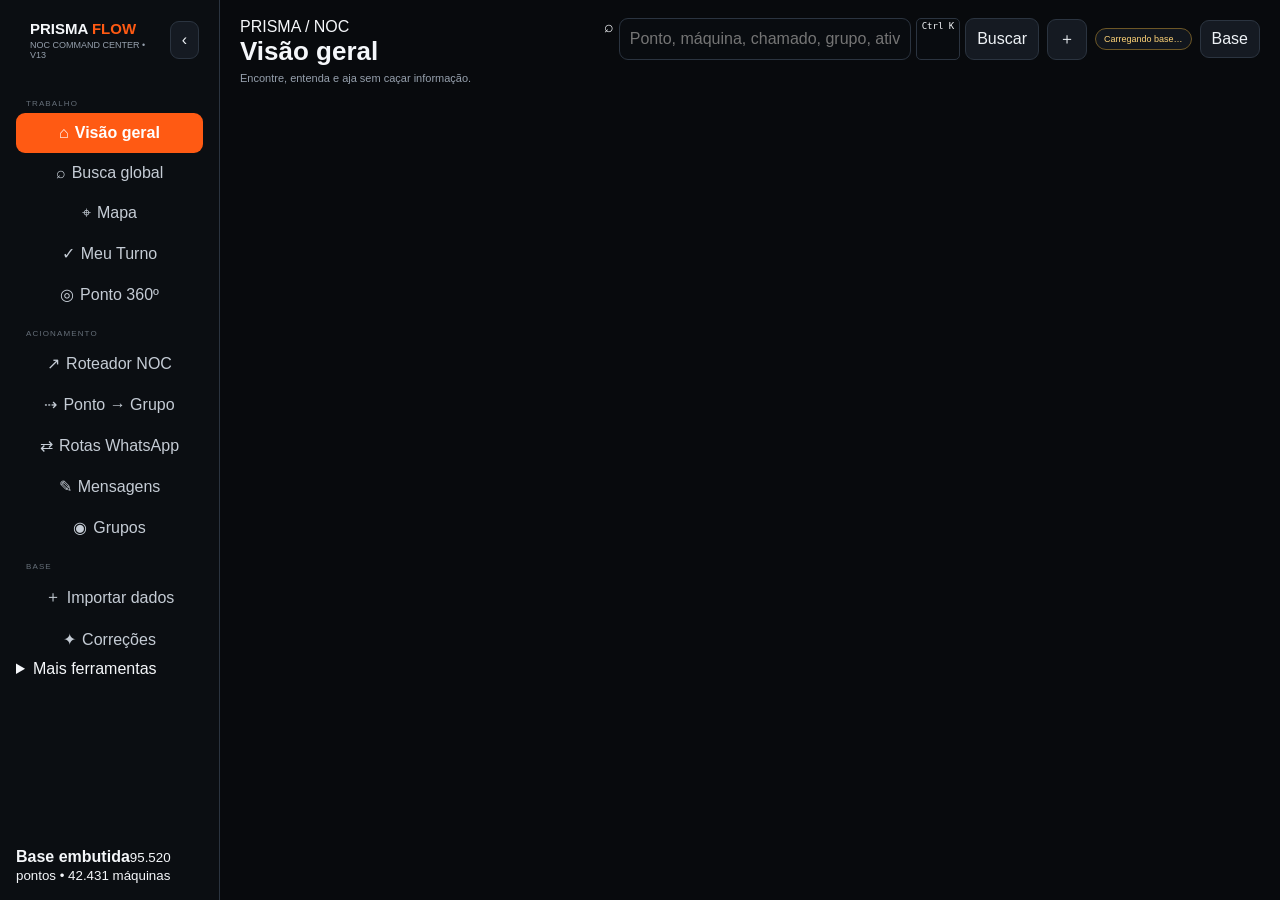
==== commit 8b23b790: "feat(v13): redesign application shell navigation and PRISMA branding" ====
--- a/index.html
+++ b/index.html
@@ -3,56 +3,100 @@
 <head>
   <meta charset="utf-8">
   <meta name="viewport" content="width=device-width,initial-scale=1">
-  <title>PRISMA FLOW V12 DEFINITIVO</title>
+  <meta name="color-scheme" content="dark">
+  <title>PRISMA FLOW V13 • NOC COMMAND CENTER</title>
   <link rel="stylesheet" href="./vendor/leaflet.css">
-  <link rel="stylesheet" href="./styles.css?v=12.4.0-FINAL-DIRETO-20261007">
+  <link rel="stylesheet" href="./styles.css">
+  <link rel="stylesheet" href="./v13.css">
 </head>
 <body>
   <div id="bootError" class="boot-error hidden"></div>
-  <div class="shell">
-    <aside class="sidebar">
-      <div class="brand">
-        <div class="brand-mark">P</div>
-        <div><strong>PRISMA <b>FLOW</b></strong><small>V12 FINAL • 12.4.0-FINAL-DIRETO-20261007</small></div>
+  <div class="shell v13-shell">
+    <aside class="sidebar v13-sidebar" id="sidebar">
+      <div class="brand v13-brand">
+        <div class="prisma-mark" aria-hidden="true">
+          <svg viewBox="0 0 64 64" role="img">
+            <defs>
+              <linearGradient id="pg1" x1="0" y1="0" x2="1" y2="1">
+                <stop offset="0" stop-color="#ffb22c"/>
+                <stop offset=".55" stop-color="#ff6a00"/>
+                <stop offset="1" stop-color="#ff3d00"/>
+              </linearGradient>
+              <linearGradient id="pg2" x1="0" y1="0" x2="1" y2="1">
+                <stop offset="0" stop-color="#3a3a3f"/>
+                <stop offset="1" stop-color="#090a0d"/>
+              </linearGradient>
+            </defs>
+            <path d="M32 5 58 51 43 55 31 28 18 53 6 49Z" fill="url(#pg1)"/>
+            <path d="M32 5 31 28 18 53 6 49Z" fill="url(#pg2)"/>
+            <path d="M31 28 43 55 18 53Z" fill="#17181d" stroke="#ffb22c" stroke-width="1.2"/>
+            <path d="M31 28 43 55" stroke="#fff4cf" stroke-width="1.3" opacity=".88"/>
+          </svg>
+        </div>
+        <div class="brand-copy">
+          <strong>PRISMA <b>FLOW</b></strong>
+          <small>NOC COMMAND CENTER • V13</small>
+        </div>
+        <button id="sidebarToggle" class="sidebar-toggle" title="Recolher menu">‹</button>
       </div>
 
-      <div class="nav-section">PRINCIPAL</div>
-      <button class="nav active" data-page="home">Início</button>
-      <button class="nav" data-page="search">Buscar</button>
-      <button class="nav" data-page="explore">Explorar</button>
-      <button class="nav" data-page="today">Meu Turno</button>
-      <button class="nav" data-page="flow360">Ponto 360º</button>
-      <button class="nav" data-page="map">Mapa</button>
+      <nav class="nav-stack">
+        <div class="nav-section">TRABALHO</div>
+        <button class="nav active" data-page="home"><span class="nav-ico">⌂</span><span>Visão geral</span></button>
+        <button class="nav" data-page="search"><span class="nav-ico">⌕</span><span>Busca global</span></button>
+        <button class="nav" data-page="map"><span class="nav-ico">⌖</span><span>Mapa</span></button>
+        <button class="nav" data-page="today"><span class="nav-ico">✓</span><span>Meu Turno</span></button>
+        <button class="nav" data-page="flow360"><span class="nav-ico">◎</span><span>Ponto 360º</span></button>
 
-      <div class="nav-section">ROTEAMENTO</div>
-      <button class="nav" data-page="pointgroup">Ponto → Grupo</button>
-      <button class="nav" data-page="router">Roteador NOC</button>
-      <button class="nav" data-page="routes">Rotas WhatsApp</button>
-      <button class="nav" data-page="groups">Grupos</button>
-      <button class="nav" data-page="messages">Mensagens</button>
-      <button class="nav" data-page="relations">Relações</button>
+        <div class="nav-section">ACIONAMENTO</div>
+        <button class="nav" data-page="router"><span class="nav-ico">↗</span><span>Roteador NOC</span></button>
+        <button class="nav" data-page="pointgroup"><span class="nav-ico">⇢</span><span>Ponto → Grupo</span></button>
+        <button class="nav" data-page="routes"><span class="nav-ico">⇄</span><span>Rotas WhatsApp</span></button>
+        <button class="nav" data-page="messages"><span class="nav-ico">✎</span><span>Mensagens</span></button>
+        <button class="nav" data-page="groups"><span class="nav-ico">◉</span><span>Grupos</span></button>
 
-      <div class="nav-section">DADOS</div>
-      <button class="nav" data-page="imports">Importar</button>
-      <button class="nav" data-page="corrections">Correções</button>
-      <button class="nav" data-page="health">Saúde das bases</button>
-      <button class="nav" data-page="operations">Operações</button>
-      <button class="nav" data-page="local">Dados locais</button>
-      <button class="nav" data-page="backup">Backup</button>
-      <button class="nav" data-page="sources">Fontes</button>
+        <div class="nav-section">BASE</div>
+        <button class="nav" data-page="imports"><span class="nav-ico">＋</span><span>Importar dados</span></button>
+        <button class="nav" data-page="corrections"><span class="nav-ico">✦</span><span>Correções</span></button>
+
+        <details class="nav-more">
+          <summary>Mais ferramentas</summary>
+          <div class="nav-more-body">
+            <button class="nav" data-page="explore"><span class="nav-ico">▦</span><span>Explorar base</span></button>
+            <button class="nav" data-page="relations"><span class="nav-ico">⌘</span><span>Relações</span></button>
+            <button class="nav" data-page="operations"><span class="nav-ico">↗</span><span>Operações</span></button>
+            <button class="nav" data-page="health"><span class="nav-ico">♥</span><span>Saúde das bases</span></button>
+            <button class="nav" data-page="local"><span class="nav-ico">●</span><span>Dados locais</span></button>
+            <button class="nav" data-page="backup"><span class="nav-ico">⇩</span><span>Backup</span></button>
+            <button class="nav" data-page="sources"><span class="nav-ico">◫</span><span>Fontes</span></button>
+          </div>
+        </details>
+      </nav>
 
       <div class="side-spacer"></div>
-      <div class="safe-box"><b>Modo seguro</b><span>Base principal embutida; alterações operacionais ficam isoladas na V12.</span></div>
+      <div class="sidebar-status">
+        <span class="status-dot"></span>
+        <div><b>Base embutida</b><small>95.520 pontos • 42.431 máquinas</small></div>
+      </div>
     </aside>
 
-    <main class="main">
-      <header class="topbar">
-        <div><h1 id="pageTitle">Início</h1><p id="pageSub">Base operacional embutida. Abra e use; troca manual de base é opcional.</p></div>
-        <div class="top-actions">
-          <div class="top-search"><input id="topQuickSearch" placeholder="Buscar ponto, máquina, chamado, grupo, ativo…"><button id="topQuickSearchBtn">Buscar</button></div>
-          <button id="quickAddBtn">+ Adicionar</button>
-          <span id="baseStatus" class="status-pill warn">Base não conectada</span>
-          <button id="connectBtn" class="primary">Trocar base (opcional)</button>
+    <main class="main v13-main">
+      <header class="topbar v13-topbar">
+        <div class="page-heading">
+          <span class="page-eyebrow">PRISMA / NOC</span>
+          <h1 id="pageTitle">Visão geral</h1>
+          <p id="pageSub">Encontre, entenda e aja sem caçar informação.</p>
+        </div>
+        <div class="top-actions v13-top-actions">
+          <div class="top-search v13-top-search">
+            <span class="search-glyph">⌕</span>
+            <input id="topQuickSearch" autocomplete="off" placeholder="Ponto, máquina, chamado, grupo, ativo, endereço…">
+            <span class="kbd">Ctrl K</span>
+            <button id="topQuickSearchBtn" class="search-submit">Buscar</button>
+          </div>
+          <button id="quickAddBtn" class="quick-add">＋</button>
+          <span id="baseStatus" class="status-pill warn">Carregando base…</span>
+          <button id="connectBtn" class="base-switch" title="Trocar base manualmente">Base</button>
           <input id="folderInput" type="file" webkitdirectory multiple hidden>
         </div>
       </header>
@@ -87,20 +131,20 @@
 
   <script src="./vendor/xlsx.full.min.js"></script>
   <script src="./vendor/leaflet.js"></script>
-
-  <script src="./db.js?v=12.4.0-FINAL-DIRETO-20261007"></script>
-  <script src="./legacy.js?v=12.4.0-FINAL-DIRETO-20261007"></script>
-  <script src="./core.js?v=12.4.0-FINAL-DIRETO-20261007"></script>
-  <script src="./auto_loader.js?v=12.4.0-FINAL-DIRETO-20261007"></script>
-  <script src="./importer.js?v=12.4.0-FINAL-DIRETO-20261007"></script>
-  <script src="./map.js?v=12.4.0-FINAL-DIRETO-20261007"></script>
-  <script src="./routes.js?v=12.4.0-FINAL-DIRETO-20261007"></script>
-  <script src="./groups.js?v=12.4.0-FINAL-DIRETO-20261007"></script>
-  <script src="./router_noc.js?v=12.4.0-FINAL-DIRETO-20261007"></script>
-  <script src="./messages.js?v=12.4.0-FINAL-DIRETO-20261007"></script>
-  <script src="./flow.js?v=12.4.0-FINAL-DIRETO-20261007"></script>
-  <script src="./explore.js?v=12.4.0-FINAL-DIRETO-20261007"></script>
-  <script src="./access.js?v=12.4.0-FINAL-DIRETO-20261007"></script>
-  <script src="./app.js?v=12.4.0-FINAL-DIRETO-20261007"></script>
+  <script src="./db.js"></script>
+  <script src="./legacy.js"></script>
+  <script src="./core.js"></script>
+  <script src="./auto_loader.js"></script>
+  <script src="./importer.js"></script>
+  <script src="./map.js"></script>
+  <script src="./routes.js"></script>
+  <script src="./groups.js"></script>
+  <script src="./router_noc.js"></script>
+  <script src="./messages.js"></script>
+  <script src="./flow.js"></script>
+  <script src="./explore.js"></script>
+  <script src="./access.js"></script>
+  <script src="./app.js"></script>
+  <script src="./v13.js"></script>
 </body>
 </html>
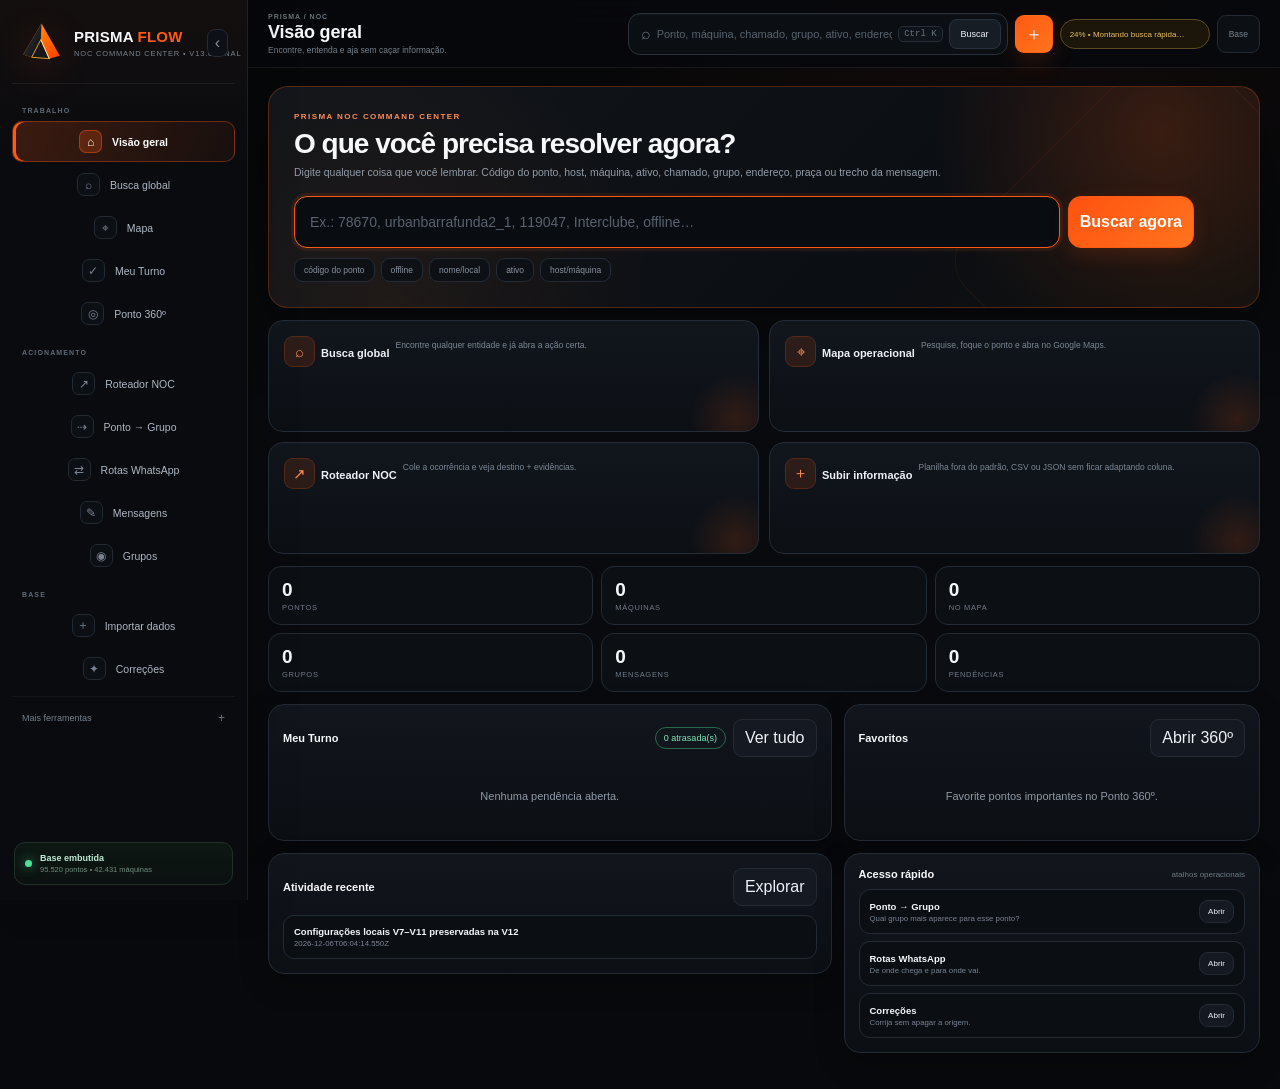
==== commit 208deeb4: "release(v13.1): simplify product naming" ====
--- a/index.html
+++ b/index.html
@@ -4,7 +4,7 @@
   <meta charset="utf-8">
   <meta name="viewport" content="width=device-width,initial-scale=1">
   <meta name="color-scheme" content="dark">
-  <title>PRISMA FLOW V13 • NOC COMMAND CENTER</title>
+  <title>PRISMA V13.1</title>
   <link rel="stylesheet" href="./vendor/leaflet.css">
   <link rel="stylesheet" href="./styles.css">
   <link rel="stylesheet" href="./v13.css">
@@ -35,7 +35,7 @@
         </div>
         <div class="brand-copy">
           <strong>PRISMA <b>FLOW</b></strong>
-          <small>NOC COMMAND CENTER • V13</small>
+          <small>PRISMA • V13.1</small>
         </div>
         <button id="sidebarToggle" class="sidebar-toggle" title="Recolher menu">‹</button>
       </div>
--- a/v13.css
+++ b/v13.css
@@ -0,0 +1,433 @@
+:root{
+  --bg:#060709;
+  --bg2:#0a0c10;
+  --panel:#0d1015;
+  --panel2:#12161d;
+  --panel3:#171c24;
+  --line:#242b35;
+  --line2:#313b48;
+  --text:#f7f8fa;
+  --muted:#8f99a6;
+  --muted2:#65707d;
+  --orange:#ff5a13;
+  --orange2:#ff7b28;
+  --orange3:#ff9f45;
+  --green:#4ee19a;
+  --yellow:#ffc861;
+  --red:#ff6f7a;
+  --blue:#79bfff;
+  --shadow:0 18px 55px rgba(0,0,0,.42);
+  --shadow-soft:0 10px 30px rgba(0,0,0,.24);
+  --radius:16px;
+  --radius-sm:11px;
+}
+html,body{background:
+  radial-gradient(circle at 78% -20%,rgba(255,90,19,.09),transparent 32%),
+  linear-gradient(180deg,#060709,#080a0d 42%,#07090c);}
+
+.v13-shell{grid-template-columns:248px minmax(0,1fr)}
+.v13-sidebar{
+  width:248px;
+  padding:14px 12px;
+  gap:0;
+  background:
+    linear-gradient(180deg,rgba(255,90,19,.045),transparent 18%),
+    #090b0f;
+  border-right:1px solid rgba(255,255,255,.075);
+  box-shadow:10px 0 40px rgba(0,0,0,.18);
+  z-index:80;
+}
+.v13-brand{
+  padding:6px 7px 18px;
+  gap:10px;
+  position:relative;
+  border-bottom:1px solid rgba(255,255,255,.065);
+  margin-bottom:10px;
+}
+.prisma-mark{width:45px;height:45px;flex:0 0 auto;filter:drop-shadow(0 8px 18px rgba(255,90,19,.18))}
+.prisma-mark svg{display:block;width:100%;height:100%}
+.brand-copy{min-width:0}
+.v13-brand strong{font-size:15px;letter-spacing:.015em}
+.v13-brand strong b{color:var(--orange)}
+.v13-brand small{font-size:7.5px;letter-spacing:.11em;color:#78828e;margin-top:3px;white-space:nowrap}
+.sidebar-toggle{
+  margin-left:auto;
+  width:28px;height:28px;padding:0;
+  border-radius:8px;
+  background:#0d1117;
+  color:#87909b;
+  border:1px solid #242b34;
+}
+.nav-stack{display:flex;flex-direction:column;gap:2px}
+.nav-section{
+  padding:13px 10px 5px;
+  margin:0;
+  color:#5f6975;
+  font-size:7px;
+  letter-spacing:.16em;
+  font-weight:800;
+}
+.nav{
+  padding:8px 9px;
+  min-height:38px;
+  display:flex;
+  align-items:center;
+  gap:10px;
+  border-radius:10px;
+  color:#aeb7c3;
+  font-size:10.5px;
+  transition:.15s ease;
+}
+.nav:hover{background:#11161d;color:#eef2f7;border-color:#202833}
+.nav.active{
+  background:
+    linear-gradient(90deg,rgba(255,90,19,.2),rgba(255,90,19,.06));
+  color:#fff;
+  border-color:rgba(255,90,19,.35);
+  box-shadow:inset 3px 0 0 var(--orange);
+  font-weight:800;
+}
+.nav-ico{
+  width:23px;height:23px;display:grid;place-items:center;
+  border:1px solid #222a34;
+  border-radius:7px;
+  color:#798493;
+  background:#0c1015;
+  font-size:12px;
+  flex:0 0 auto;
+}
+.nav.active .nav-ico{color:#fff;border-color:rgba(255,90,19,.45);background:rgba(255,90,19,.22)}
+.nav-more{margin-top:5px;border-top:1px solid rgba(255,255,255,.055);padding-top:5px}
+.nav-more summary{
+  list-style:none;cursor:pointer;padding:9px 10px;color:#74808c;font-size:9px;
+  display:flex;align-items:center;justify-content:space-between;
+}
+.nav-more summary::-webkit-details-marker{display:none}
+.nav-more summary:after{content:"+";font-size:12px;color:#65707c}
+.nav-more[open] summary:after{content:"−"}
+.nav-more-body{display:flex;flex-direction:column;gap:2px;padding-top:2px}
+.sidebar-status{
+  display:flex;align-items:center;gap:8px;
+  padding:10px;
+  margin:10px 2px 1px;
+  border:1px solid #223028;
+  background:linear-gradient(180deg,#0d1713,#0b1110);
+  border-radius:11px;
+}
+.sidebar-status .status-dot{width:7px;height:7px;border-radius:50%;background:var(--green);box-shadow:0 0 12px rgba(78,225,154,.7)}
+.sidebar-status b,.sidebar-status small{display:block}
+.sidebar-status b{font-size:9px;color:#bcebd3}
+.sidebar-status small{font-size:7.5px;color:#6f8e7d;margin-top:2px}
+
+.v13-main{padding:0 20px 36px;min-width:0}
+.v13-topbar{
+  position:sticky;top:0;z-index:70;
+  margin:0 -20px 18px;
+  padding:13px 20px 12px;
+  background:rgba(7,9,12,.88);
+  backdrop-filter:blur(18px);
+  border-bottom:1px solid rgba(255,255,255,.07);
+  align-items:center;
+}
+.page-heading{min-width:190px}
+.page-eyebrow{display:block;color:#68727d;font-size:7px;font-weight:800;letter-spacing:.14em;margin-bottom:2px}
+.v13-topbar h1{font-size:18px;margin:0;letter-spacing:-.01em}
+.v13-topbar p{font-size:8.5px;margin-top:2px;color:#76808c}
+.v13-top-actions{gap:7px;flex:1;justify-content:flex-end}
+.v13-top-search{
+  position:relative;
+  min-width:min(620px,46vw);
+  max-width:720px;
+  height:42px;
+  display:flex;
+  align-items:center;
+  gap:6px;
+  padding:0 6px 0 12px;
+  border:1px solid #29323c;
+  background:#0b0f14;
+  border-radius:12px;
+  box-shadow:inset 0 1px 0 rgba(255,255,255,.025);
+}
+.v13-top-search:focus-within{border-color:rgba(255,90,19,.65);box-shadow:0 0 0 3px rgba(255,90,19,.09)}
+.v13-top-search input{
+  height:38px;border:0!important;background:transparent!important;padding:0;
+  box-shadow:none!important;font-size:11px;
+}
+.search-glyph{font-size:16px;color:#66717d}
+.v13-top-search .kbd{margin-left:auto;white-space:nowrap;color:#67727f;border-color:#252d36;background:#0f141b}
+.search-submit{height:30px;padding:0 11px;border-radius:8px;background:#171d24;border-color:#2a333d;font-size:9px}
+.quick-add{width:38px;height:38px;padding:0;font-size:18px;background:linear-gradient(135deg,var(--orange),#ff741c);border-color:transparent;box-shadow:0 8px 22px rgba(255,90,19,.16)}
+.base-switch{height:38px;font-size:8.5px;color:#77828e;background:#0c1015}
+.status-pill{height:30px;padding:0 9px;font-size:8px}
+.status-pill.ok{background:#0c1712;border-color:#244b37;color:#75dca8}
+.status-pill.warn{background:#1c160a;border-color:#5e4a22;color:#e6bd63}
+
+.page{animation:v13fade .14s ease}
+@keyframes v13fade{from{opacity:.5;transform:translateY(2px)}to{opacity:1;transform:none}}
+
+.card{
+  border-color:#242b34;
+  background:linear-gradient(180deg,rgba(18,22,29,.96),rgba(12,16,21,.98));
+  box-shadow:var(--shadow-soft);
+}
+.card-head{border-color:#222a33}
+.hero{
+  border-color:rgba(255,90,19,.25);
+  background:
+    radial-gradient(circle at 88% 20%,rgba(255,90,19,.14),transparent 28%),
+    linear-gradient(145deg,#14110f,#0d1116 62%,#0a0d12);
+  box-shadow:0 16px 40px rgba(0,0,0,.22);
+}
+.hero h2{letter-spacing:-.02em}
+button,.btn{transition:.14s ease}
+button:hover,.btn:hover{transform:translateY(-1px);border-color:#4d5967}
+button.primary,.btn.primary{
+  background:linear-gradient(135deg,#ff5210,#ff731d);
+  box-shadow:0 7px 20px rgba(255,90,19,.15);
+}
+input,select,textarea{background:#090c11;border-color:#26303b}
+input::placeholder,textarea::placeholder{color:#58626e}
+
+.home-command{
+  position:relative;overflow:hidden;
+  padding:25px;
+  border:1px solid rgba(255,90,19,.28);
+  border-radius:20px;
+  background:
+    radial-gradient(circle at 90% 20%,rgba(255,90,19,.18),transparent 25%),
+    radial-gradient(circle at 12% 100%,rgba(255,127,40,.07),transparent 30%),
+    linear-gradient(135deg,#12151a,#0b0e13 64%,#11100e);
+  box-shadow:0 22px 70px rgba(0,0,0,.34);
+}
+.home-command:after{
+  content:"";position:absolute;inset:auto -80px -120px auto;width:330px;height:330px;
+  border:1px solid rgba(255,90,19,.08);transform:rotate(45deg);border-radius:40px;
+}
+.home-kicker{font-size:8px;font-weight:800;letter-spacing:.18em;color:#ff8b55}
+.home-command h2{font-size:28px;margin:7px 0 6px;letter-spacing:-.035em}
+.home-command p{margin:0;color:#929ca8;font-size:10.5px}
+.home-omni{
+  position:relative;z-index:2;
+  display:grid;grid-template-columns:1fr auto;gap:8px;
+  margin-top:18px;max-width:900px;
+}
+.home-omni input{height:52px;font-size:14px;border-radius:13px;padding:0 15px}
+.home-omni button{min-width:120px;border-radius:13px}
+.home-examples{display:flex;gap:6px;flex-wrap:wrap;margin-top:10px;position:relative;z-index:2}
+.home-examples button{padding:6px 9px;font-size:8.5px;background:#0d1116;color:#88929e}
+.home-quick-grid{
+  display:grid;grid-template-columns:repeat(4,minmax(0,1fr));gap:10px;margin-top:12px
+}
+.quick-card{
+  position:relative;overflow:hidden;
+  min-height:112px;text-align:left;justify-content:flex-start;align-items:flex-start;
+  padding:15px;border-radius:15px;
+  background:linear-gradient(180deg,#11161d,#0c1015);
+  border:1px solid #242d37;
+}
+.quick-card:before{
+  content:"";position:absolute;right:-28px;bottom:-38px;width:100px;height:100px;border-radius:50%;
+  background:radial-gradient(circle,rgba(255,90,19,.15),transparent 65%);
+}
+.quick-card:hover{border-color:rgba(255,90,19,.45);background:#121820}
+.quick-card .q-icon{display:grid;place-items:center;width:31px;height:31px;border-radius:9px;background:rgba(255,90,19,.12);color:#ff8b53;border:1px solid rgba(255,90,19,.2);font-size:15px}
+.quick-card b{display:block;margin-top:11px;font-size:11px}
+.quick-card small{display:block;margin-top:3px;color:#7c8793;font-size:8.5px;line-height:1.45}
+.kpi-strip{
+  display:grid;grid-template-columns:repeat(6,minmax(0,1fr));gap:8px;margin-top:12px
+}
+.kpi-card{
+  padding:12px 13px;border:1px solid #232b35;border-radius:13px;background:#0c1015
+}
+.kpi-card b{display:block;font-size:19px;letter-spacing:-.02em}
+.kpi-card span{display:block;font-size:7.5px;color:#6f7a87;text-transform:uppercase;letter-spacing:.09em;margin-top:2px}
+.home-layout{display:grid;grid-template-columns:1.15fr .85fr;gap:12px;margin-top:12px}
+.home-stack{display:flex;flex-direction:column;gap:12px}
+.home-list{display:flex;flex-direction:column;gap:7px}
+.home-list-row{
+  display:grid;grid-template-columns:1fr auto;gap:9px;align-items:center;
+  border:1px solid #232b35;background:#0b0f14;border-radius:11px;padding:10px
+}
+.home-list-row b,.home-list-row small{display:block}.home-list-row b{font-size:9.5px}.home-list-row small{font-size:7.8px;color:#788390;margin-top:2px}
+.home-list-row button{padding:6px 8px;font-size:8px}
+.home-section-head{display:flex;align-items:center;justify-content:space-between;margin-bottom:9px}
+.home-section-head h3{margin:0;font-size:11px}
+.home-section-head small{color:#6e7985;font-size:8px}
+
+.search-shell{
+  position:relative;top:auto;
+  padding:15px;border-radius:16px;
+  background:linear-gradient(180deg,#11161d,#0c1015)
+}
+.search-row{grid-template-columns:minmax(300px,1fr) 150px 105px}
+.search-row input{height:48px;font-size:13px}
+.search-row select,.search-row button{height:48px}
+.search-summary{display:flex;gap:7px;flex-wrap:wrap;margin:10px 0 2px}
+.result-section{overflow:hidden}
+.result-list{padding:8px}
+.result{
+  padding:11px 12px;
+  background:#0b0f14;
+  border-color:#232b35;
+  border-radius:11px;
+}
+.result:hover{border-color:#35404c;background:#0d1218}
+.result strong{font-size:11px}
+.result small{font-size:8.5px}
+.result-type-icon{
+  display:inline-grid;place-items:center;width:22px;height:22px;border-radius:7px;
+  margin-right:7px;background:#161d25;color:#9ca7b3;border:1px solid #27313c;font-size:10px
+}
+
+.map-v13-shell{
+  display:grid;grid-template-columns:330px minmax(0,1fr);
+  gap:10px;height:calc(100vh - 104px);min-height:620px
+}
+.map-v13-panel{
+  min-width:0;border:1px solid #242c35;border-radius:15px;background:#0c1015;
+  display:flex;flex-direction:column;overflow:hidden
+}
+.map-panel-head{padding:12px;border-bottom:1px solid #222a33}
+.map-panel-search{display:flex;gap:6px}
+.map-panel-search input{height:42px}
+.map-panel-search button{width:42px;padding:0}
+.map-panel-tools{display:flex;gap:6px;align-items:center;margin-top:8px;flex-wrap:wrap}
+.map-panel-tools select{height:34px;min-width:105px;font-size:8.5px}
+.map-panel-meta{padding:8px 12px;border-bottom:1px solid #1e252d;display:flex;gap:6px;flex-wrap:wrap}
+.map-results{padding:7px;overflow:auto;display:flex;flex-direction:column;gap:6px;flex:1}
+.map-result{
+  width:100%;text-align:left;display:block;padding:10px;
+  border:1px solid #232b35;border-radius:10px;background:#0a0e13
+}
+.map-result:hover{border-color:rgba(255,90,19,.45);background:#0e1319}
+.map-result b{font-size:9.5px;display:block}
+.map-result small{display:block;color:#737f8c;font-size:7.8px;line-height:1.35;margin-top:3px}
+.map-stage-v13{min-width:0;position:relative}
+.map-stage-v13 .map-wrap{height:100%;min-height:0;margin:0;border-radius:15px}
+.map-stage-bar{
+  position:absolute;z-index:500;left:12px;right:12px;top:12px;
+  display:flex;justify-content:space-between;pointer-events:none
+}
+.map-stage-bar>*{pointer-events:auto}
+.map-mode-pill{display:flex;gap:4px;background:rgba(8,11,15,.88);border:1px solid #2a333d;padding:4px;border-radius:11px;backdrop-filter:blur(8px)}
+.map-mode-pill button{padding:6px 8px;font-size:8px;background:transparent;border-color:transparent}
+.map-mode-pill button.active{background:#1b232d;color:#fff;border-color:#35404c}
+.leaflet-container{background:#0d1116!important;font-family:Inter,Segoe UI,Arial,sans-serif}
+.leaflet-popup-content-wrapper,.leaflet-popup-tip{background:#0d1116;color:#eef2f7}
+.leaflet-popup-content-wrapper{border:1px solid #2c3641;border-radius:12px;box-shadow:0 16px 45px rgba(0,0,0,.45)}
+.leaflet-popup-content{margin:12px}
+.leaflet-control-zoom a{background:#0b0f14!important;color:#e6ebf0!important;border-color:#303a45!important}
+.leaflet-control-attribution{background:rgba(7,9,12,.72)!important;color:#6f7a86!important}
+.leaflet-control-attribution a{color:#8ca2b9!important}
+
+.drawer{width:min(820px,96vw);background:#090d12}
+.drawer h2{font-size:21px}
+.field{background:#0d1218;border-color:#242d37}
+.modal{background:#0b0f14;border-color:#2a333d}
+.timeline-row,.group-card,.relation-row,.task-card,.source-row,.audit-row{background:#0a0e13;border-color:#222a33}
+.tablewrap th{background:#0d1218}
+
+.route-center{gap:10px}
+.route-selected{border-color:rgba(255,90,19,.35)}
+.route-row{background:#0a0e13;border-color:#222a33}
+.route-filterbar{background:#0d1218;padding:10px;border:1px solid #222b35;border-radius:12px}
+.route-flow>div{background:#0b0f14}
+
+.import-drop{
+  border-color:#384552;
+  background:
+    radial-gradient(circle at 50% 0,rgba(255,90,19,.08),transparent 50%),
+    #0a0e13;
+  padding:30px
+}
+
+body.sidebar-collapsed .v13-shell{grid-template-columns:76px minmax(0,1fr)}
+body.sidebar-collapsed .v13-sidebar{width:76px;padding-left:9px;padding-right:9px}
+body.sidebar-collapsed .brand-copy,
+body.sidebar-collapsed .nav-section,
+body.sidebar-collapsed .nav span:not(.nav-ico),
+body.sidebar-collapsed .sidebar-status div,
+body.sidebar-collapsed .nav-more summary{display:none}
+body.sidebar-collapsed .v13-brand{justify-content:center;padding-left:0;padding-right:0}
+body.sidebar-collapsed .prisma-mark{width:40px;height:40px}
+body.sidebar-collapsed .sidebar-toggle{position:absolute;right:-14px;top:18px;z-index:5}
+body.sidebar-collapsed .nav{justify-content:center;padding:7px}
+body.sidebar-collapsed .nav-ico{margin:0}
+body.sidebar-collapsed .nav-more{border:0;padding:0}
+body.sidebar-collapsed .nav-more-body{display:flex}
+body.sidebar-collapsed .sidebar-status{justify-content:center;padding:9px}
+body.sidebar-collapsed .sidebar-status .status-dot{width:8px;height:8px}
+
+@media(max-width:1300px){
+  .v13-top-search{min-width:380px}
+  .kpi-strip{grid-template-columns:repeat(3,1fr)}
+  .home-quick-grid{grid-template-columns:repeat(2,1fr)}
+}
+@media(max-width:1050px){
+  .v13-shell{grid-template-columns:76px minmax(0,1fr)}
+  .v13-sidebar{width:76px;padding-left:9px;padding-right:9px}
+  .brand-copy,.nav-section,.nav span:not(.nav-ico),.sidebar-status div,.nav-more summary{display:none}
+  .v13-brand{justify-content:center;padding-left:0;padding-right:0}
+  .sidebar-toggle{display:none}
+  .nav{justify-content:center;padding:7px}
+  .nav-more{border:0}.nav-more-body{display:flex}
+  .home-layout{grid-template-columns:1fr}
+  .map-v13-shell{grid-template-columns:270px minmax(0,1fr)}
+}
+@media(max-width:820px){
+  .v13-shell{display:block}
+  .v13-sidebar{position:relative;width:auto!important;height:auto;display:flex;overflow:auto;flex-direction:row;align-items:center;padding:8px}
+  .v13-brand{border:0;margin:0;padding:0 8px 0 0;flex:0 0 auto}
+  .prisma-mark{width:34px;height:34px}
+  .nav-stack{display:flex;flex-direction:row;gap:4px;overflow:auto}
+  .nav{width:auto;min-width:40px}
+  .nav-more{display:none}
+  .side-spacer,.sidebar-status{display:none}
+  .v13-main{padding:0 12px 25px}
+  .v13-topbar{margin:0 -12px 12px;padding:10px 12px;display:block}
+  .page-heading{display:none}
+  .v13-top-actions{display:grid;grid-template-columns:1fr auto auto;gap:6px}
+  .v13-top-search{min-width:0;max-width:none}
+  .v13-top-search .kbd,.base-switch,.status-pill{display:none}
+  .home-command{padding:18px}
+  .home-command h2{font-size:22px}
+  .home-omni{grid-template-columns:1fr}
+  .home-quick-grid,.kpi-strip{grid-template-columns:1fr 1fr}
+  .map-v13-shell{display:block;height:auto}
+  .map-v13-panel{height:300px;margin-bottom:8px}
+  .map-stage-v13{height:65vh}
+}
+
+.v13-top-search{overflow:visible}
+.top-search-suggest{
+  position:absolute;left:0;right:0;top:48px;z-index:1000;
+  padding:6px;background:#090d12;border:1px solid #2c3540;border-radius:13px;
+  box-shadow:0 22px 70px rgba(0,0,0,.55);max-height:430px;overflow:auto
+}
+.top-suggest-row{
+  width:100%;display:grid;grid-template-columns:30px minmax(0,1fr) auto;gap:9px;
+  align-items:center;text-align:left;padding:9px;border-radius:9px;border-color:transparent;background:transparent
+}
+.top-suggest-row:hover{background:#111820;border-color:#28323d;transform:none}
+.top-suggest-ico{display:grid;place-items:center;width:27px;height:27px;border-radius:8px;background:rgba(255,90,19,.1);color:#ff8b54;border:1px solid rgba(255,90,19,.18)}
+.top-suggest-copy b,.top-suggest-copy small{display:block}
+.top-suggest-copy b{font-size:9.5px}.top-suggest-copy small{font-size:7.5px;color:#727e8b;margin-top:2px;white-space:nowrap;overflow:hidden;text-overflow:ellipsis}
+.top-suggest-type{font-size:7px;color:#65707c;letter-spacing:.08em}
+.top-suggest-loading,.top-suggest-empty{padding:16px;text-align:center;color:#697481;font-size:8.5px}
+
+.import-drop{transition:.16s ease}
+.import-drop.dragover{border-color:var(--orange);background:linear-gradient(180deg,rgba(255,90,19,.12),#0a0e13);box-shadow:0 0 0 4px rgba(255,90,19,.06)}
+.import-drop.processing{opacity:.72;pointer-events:none}
+
+.load-stage-card{
+  max-width:720px;margin:36px auto;padding:20px;
+  display:grid;grid-template-columns:38px 1fr;gap:14px;align-items:center;
+  border:1px solid #26313b;border-radius:14px;background:#0b0f14;box-shadow:0 18px 50px rgba(0,0,0,.24)
+}
+.load-stage-card b,.load-stage-card small{display:block}
+.load-stage-card b{font-size:11px}.load-stage-card small{font-size:8.5px;color:#77828e;margin-top:4px}
+.load-spinner{width:30px;height:30px;border-radius:50%;border:3px solid #242d37;border-top-color:#ff6418;animation:prismaSpin .8s linear infinite}
+@keyframes prismaSpin{to{transform:rotate(360deg)}}
+.load-bar{height:5px;background:#171d24;border-radius:99px;margin-top:10px;overflow:hidden}
+.load-bar i{display:block;height:100%;background:linear-gradient(90deg,#ff5410,#ff8a39);border-radius:99px;transition:width .2s ease}
+.status-pill.loading{min-width:150px;max-width:250px;overflow:hidden;text-overflow:ellipsis;white-space:nowrap}
